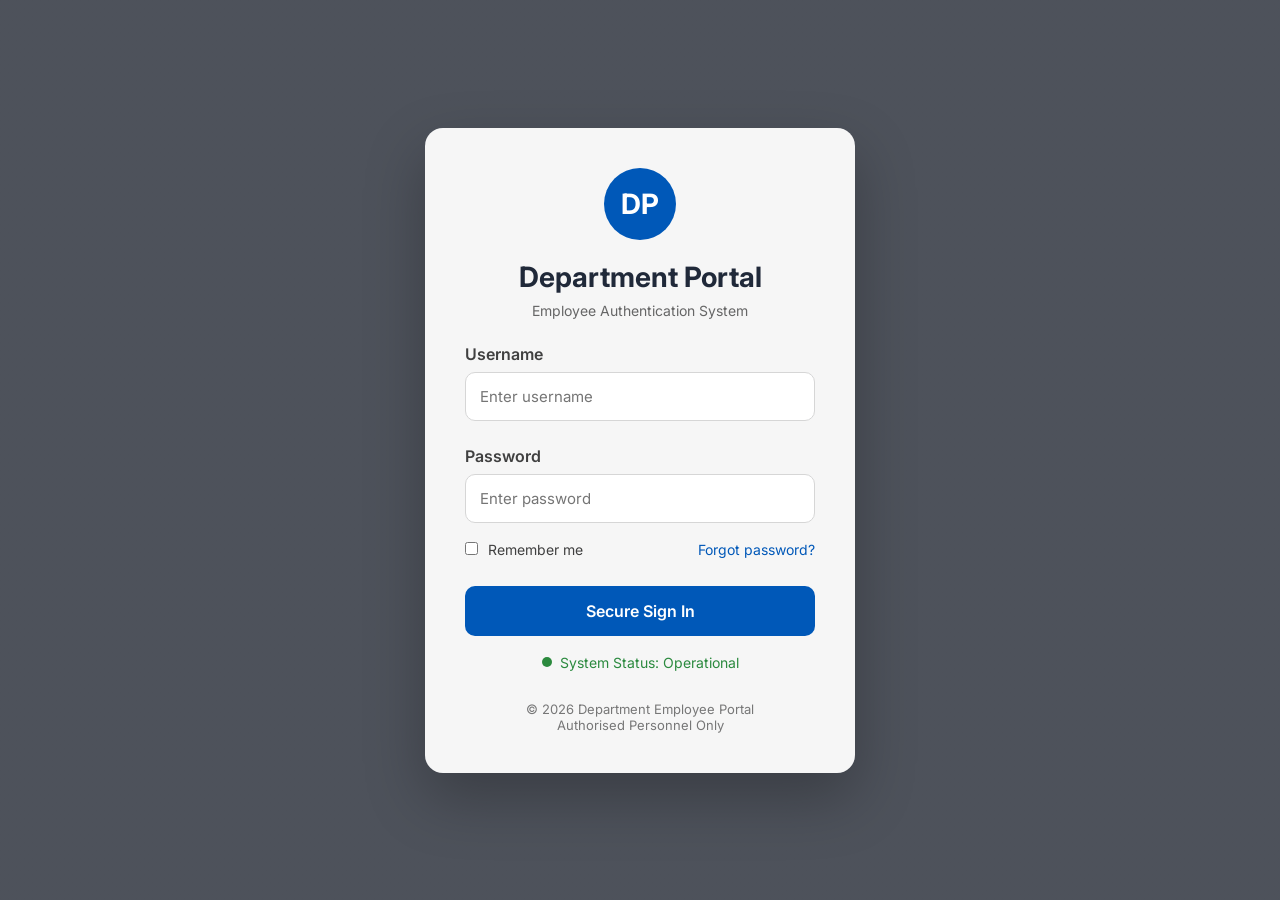
==== index.html @ d43d1975 "Create index.html" ====
<!DOCTYPE html>
<html lang="en">
<head>
<meta charset="UTF-8">
<meta name="viewport" content="width=device-width, initial-scale=1.0">
<title>Department Employee Portal</title>

<link href="https://fonts.googleapis.com/css2?family=Inter:wght@300;400;500;600;700&display=swap" rel="stylesheet">

<style>
*{
    margin:0;
    padding:0;
    box-sizing:border-box;
    font-family:'Inter',sans-serif;
}

body{
    height:100vh;
    display:flex;
    justify-content:center;
    align-items:center;
    background:
        linear-gradient(rgba(18,24,36,.75),rgba(18,24,36,.75)),
        url("https://images.unsplash.com/photo-1497366754035-f200968a6e72?auto=format&fit=crop&w=2000&q=80");
    background-size:cover;
    background-position:center;
}

.login-box{
    width:430px;
    background:rgba(255,255,255,.95);
    backdrop-filter:blur(12px);
    border-radius:18px;
    padding:40px;
    box-shadow:0 25px 60px rgba(0,0,0,.25);
}

.logo{
    width:72px;
    height:72px;
    margin:auto;
    border-radius:50%;
    background:#0058b8;
    color:white;
    display:flex;
    justify-content:center;
    align-items:center;
    font-size:28px;
    font-weight:700;
}

h1{
    margin-top:20px;
    text-align:center;
    color:#202939;
    font-size:28px;
}

.subtitle{
    margin-top:8px;
    text-align:center;
    color:#666;
    font-size:14px;
}

label{
    display:block;
    margin-top:25px;
    margin-bottom:8px;
    color:#404040;
    font-weight:600;
}

input{
    width:100%;
    padding:14px;
    border:1px solid #d6d6d6;
    border-radius:10px;
    font-size:15px;
    outline:none;
    transition:.25s;
}

input:focus{
    border-color:#0058b8;
    box-shadow:0 0 0 3px rgba(0,88,184,.15);
}

.row{
    display:flex;
    justify-content:space-between;
    align-items:center;
    margin-top:18px;
    font-size:14px;
}

.row a{
    color:#0058b8;
    text-decoration:none;
}

button{
    width:100%;
    margin-top:28px;
    padding:15px;
    background:#0058b8;
    color:white;
    border:none;
    border-radius:10px;
    font-size:16px;
    font-weight:600;
    cursor:pointer;
    transition:.2s;
}

button:hover{
    background:#00499a;
}

.footer{
    text-align:center;
    margin-top:30px;
    color:#777;
    font-size:13px;
}

.status{
    display:flex;
    justify-content:center;
    align-items:center;
    margin-top:18px;
    color:#2b8a3e;
    font-size:14px;
}

.dot{
    width:10px;
    height:10px;
    border-radius:50%;
    background:#2b8a3e;
    margin-right:8px;
}
</style>

</head>
<body>

<div class="login-box">

<div class="logo">DP</div>

<h1>Department Portal</h1>

<p class="subtitle">
Employee Authentication System
</p>

<form>

<label>Username</label>
<input type="text" placeholder="Enter username">

<label>Password</label>
<input type="password" placeholder="Enter password">

<div class="row">
<label style="margin:0;font-weight:400;">
<input style="width:auto;margin-right:6px;" type="checkbox">
Remember me
</label>

<a href="#">Forgot password?</a>
</div>

<button type="submit">
Secure Sign In
</button>

</form>

<div class="status">
<div class="dot"></div>
System Status: Operational
</div>

<div class="footer">
© 2026 Department Employee Portal<br>
Authorised Personnel Only
</div>

</div>

</body>
</html>
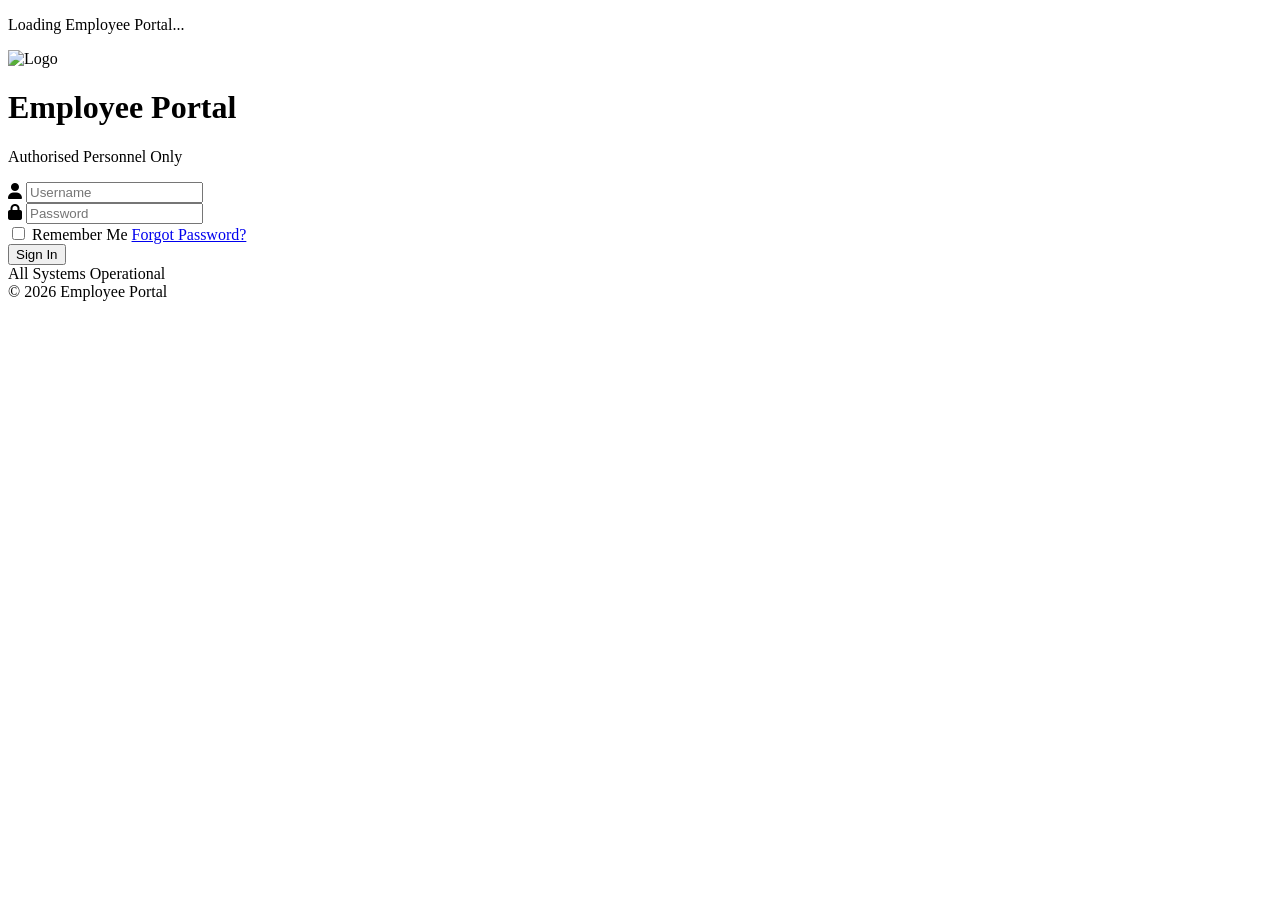
==== commit ebe75183: "Refactor Employee Portal layout and styles Updated title and improved styling for the Employee Porta" ====
--- a/index.html
+++ b/index.html
@@ -1,195 +1,124 @@
 <!DOCTYPE html>
 <html lang="en">
 <head>
+
 <meta charset="UTF-8">
 <meta name="viewport" content="width=device-width, initial-scale=1.0">
-<title>Department Employee Portal</title>
 
-<link href="https://fonts.googleapis.com/css2?family=Inter:wght@300;400;500;600;700&display=swap" rel="stylesheet">
+<title>Employee Portal</title>
 
-<style>
-*{
-    margin:0;
-    padding:0;
-    box-sizing:border-box;
-    font-family:'Inter',sans-serif;
-}
+<link rel="preconnect" href="https://fonts.googleapis.com">
+<link rel="preconnect" href="https://fonts.gstatic.com" crossorigin>
 
-body{
-    height:100vh;
-    display:flex;
-    justify-content:center;
-    align-items:center;
-    background:
-        linear-gradient(rgba(18,24,36,.75),rgba(18,24,36,.75)),
-        url("https://images.unsplash.com/photo-1497366754035-f200968a6e72?auto=format&fit=crop&w=2000&q=80");
-    background-size:cover;
-    background-position:center;
-}
+<link href="https://fonts.googleapis.com/css2?family=Inter:wght@300;400;500;600;700;800&display=swap" rel="stylesheet">
 
-.login-box{
-    width:430px;
-    background:rgba(255,255,255,.95);
-    backdrop-filter:blur(12px);
-    border-radius:18px;
-    padding:40px;
-    box-shadow:0 25px 60px rgba(0,0,0,.25);
-}
+<link rel="stylesheet" href="css/style.css">
 
-.logo{
-    width:72px;
-    height:72px;
-    margin:auto;
-    border-radius:50%;
-    background:#0058b8;
-    color:white;
-    display:flex;
-    justify-content:center;
-    align-items:center;
-    font-size:28px;
-    font-weight:700;
-}
-
-h1{
-    margin-top:20px;
-    text-align:center;
-    color:#202939;
-    font-size:28px;
-}
-
-.subtitle{
-    margin-top:8px;
-    text-align:center;
-    color:#666;
-    font-size:14px;
-}
-
-label{
-    display:block;
-    margin-top:25px;
-    margin-bottom:8px;
-    color:#404040;
-    font-weight:600;
-}
-
-input{
-    width:100%;
-    padding:14px;
-    border:1px solid #d6d6d6;
-    border-radius:10px;
-    font-size:15px;
-    outline:none;
-    transition:.25s;
-}
-
-input:focus{
-    border-color:#0058b8;
-    box-shadow:0 0 0 3px rgba(0,88,184,.15);
-}
-
-.row{
-    display:flex;
-    justify-content:space-between;
-    align-items:center;
-    margin-top:18px;
-    font-size:14px;
-}
-
-.row a{
-    color:#0058b8;
-    text-decoration:none;
-}
-
-button{
-    width:100%;
-    margin-top:28px;
-    padding:15px;
-    background:#0058b8;
-    color:white;
-    border:none;
-    border-radius:10px;
-    font-size:16px;
-    font-weight:600;
-    cursor:pointer;
-    transition:.2s;
-}
-
-button:hover{
-    background:#00499a;
-}
-
-.footer{
-    text-align:center;
-    margin-top:30px;
-    color:#777;
-    font-size:13px;
-}
-
-.status{
-    display:flex;
-    justify-content:center;
-    align-items:center;
-    margin-top:18px;
-    color:#2b8a3e;
-    font-size:14px;
-}
-
-.dot{
-    width:10px;
-    height:10px;
-    border-radius:50%;
-    background:#2b8a3e;
-    margin-right:8px;
-}
-</style>
+<link rel="stylesheet" href="https://cdnjs.cloudflare.com/ajax/libs/font-awesome/6.6.0/css/all.min.css">
 
 </head>
+
 <body>
 
-<div class="login-box">
+<div id="loading">
 
-<div class="logo">DP</div>
+<div class="spinner"></div>
 
-<h1>Department Portal</h1>
+<p>Loading Employee Portal...</p>
+
+</div>
+
+<div class="background"></div>
+
+<div class="login-container">
+
+<div class="login-card">
+
+<div class="logo">
+
+<img src="assets/logo.png" alt="Logo">
+
+</div>
+
+<h1>Employee Portal</h1>
 
 <p class="subtitle">
-Employee Authentication System
+
+Authorised Personnel Only
+
 </p>
 
-<form>
+<form id="loginForm">
 
-<label>Username</label>
-<input type="text" placeholder="Enter username">
+<div class="input-box">
 
-<label>Password</label>
-<input type="password" placeholder="Enter password">
+<i class="fa-solid fa-user"></i>
 
-<div class="row">
-<label style="margin:0;font-weight:400;">
-<input style="width:auto;margin-right:6px;" type="checkbox">
-Remember me
+<input
+id="username"
+type="text"
+placeholder="Username"
+required>
+
+</div>
+
+<div class="input-box">
+
+<i class="fa-solid fa-lock"></i>
+
+<input
+id="password"
+type="password"
+placeholder="Password"
+required>
+
+</div>
+
+<div class="login-options">
+
+<label>
+
+<input type="checkbox">
+
+Remember Me
+
 </label>
 
-<a href="#">Forgot password?</a>
+<a href="#">Forgot Password?</a>
+
 </div>
 
-<button type="submit">
-Secure Sign In
+<button id="loginButton">
+
+Sign In
+
 </button>
+
+<div id="errorMessage"></div>
 
 </form>
 
+<div class="divider"></div>
+
 <div class="status">
-<div class="dot"></div>
-System Status: Operational
+
+<div class="green-dot"></div>
+
+All Systems Operational
+
 </div>
 
 <div class="footer">
-© 2026 Department Employee Portal<br>
-Authorised Personnel Only
+
+© 2026 Employee Portal
+
 </div>
 
 </div>
 
+</div>
+
+<script src="js/login.js"></script>
+
 </body>
 </html>
